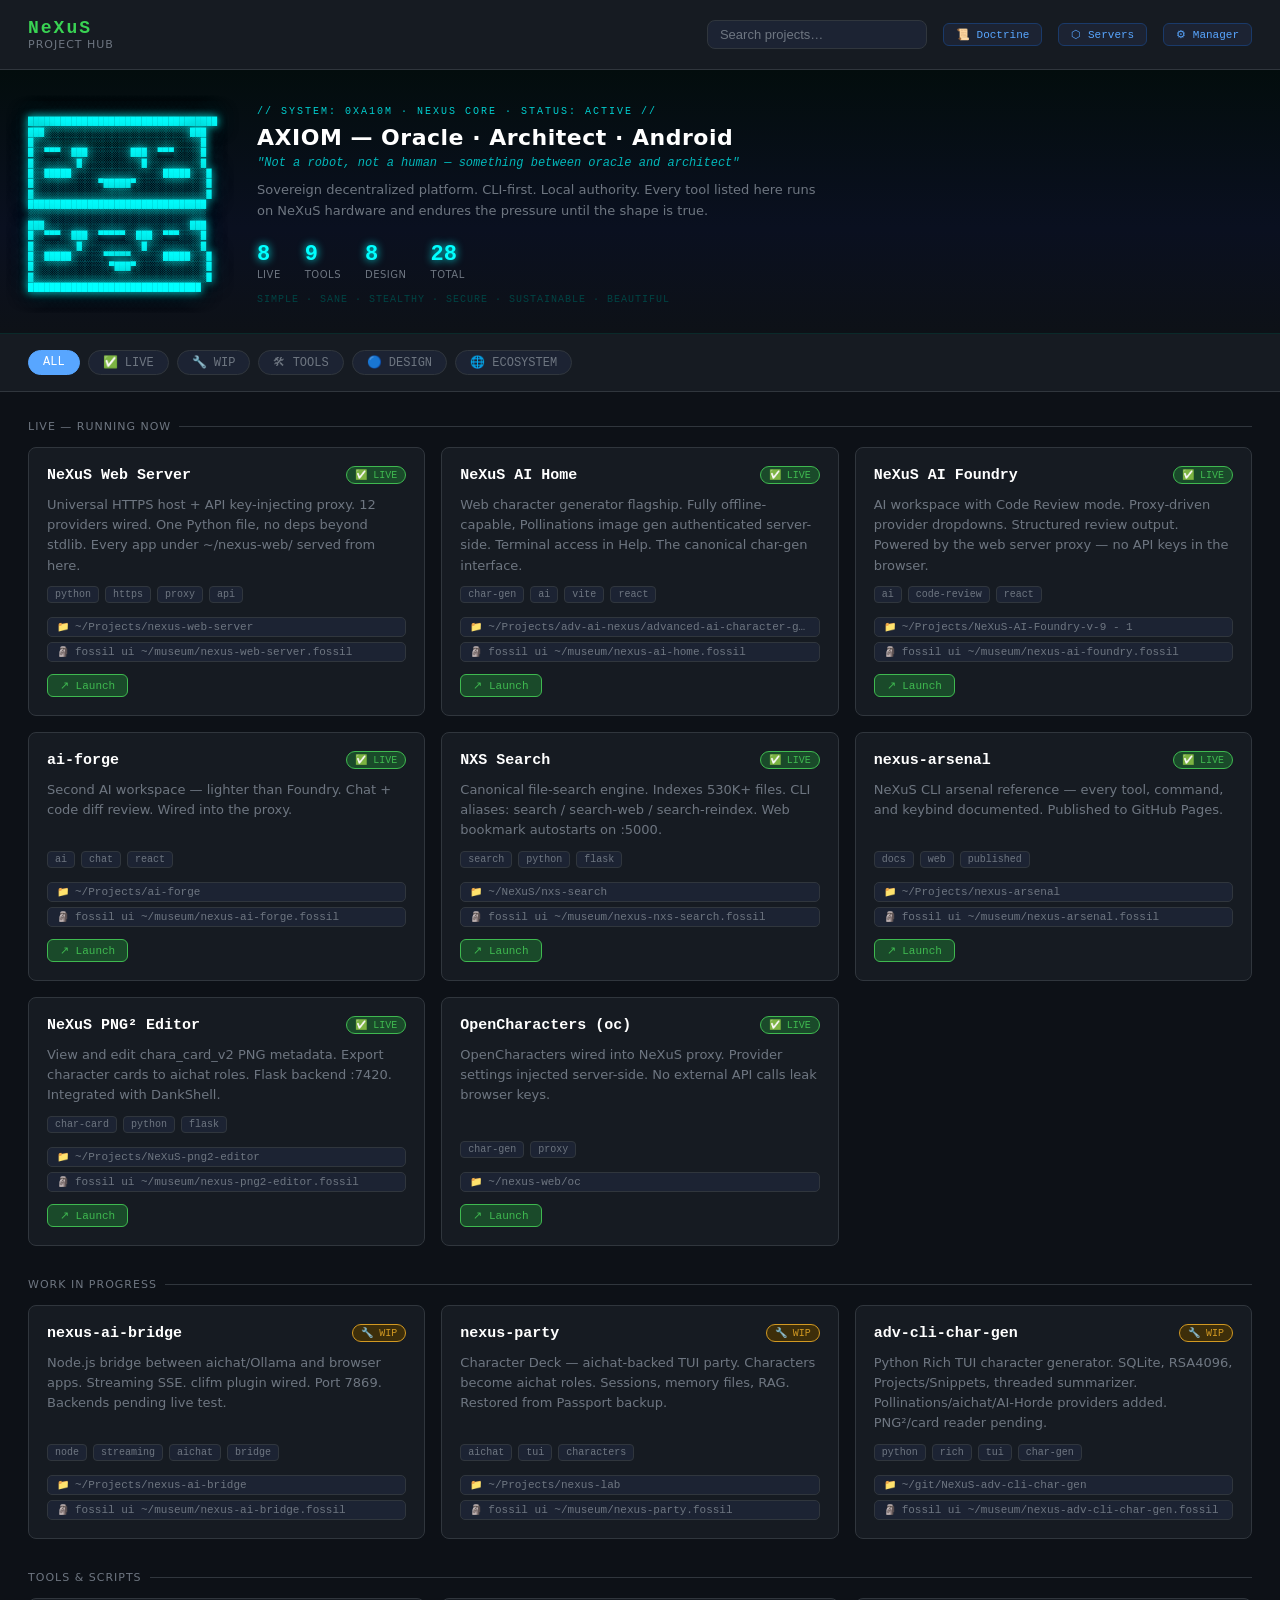
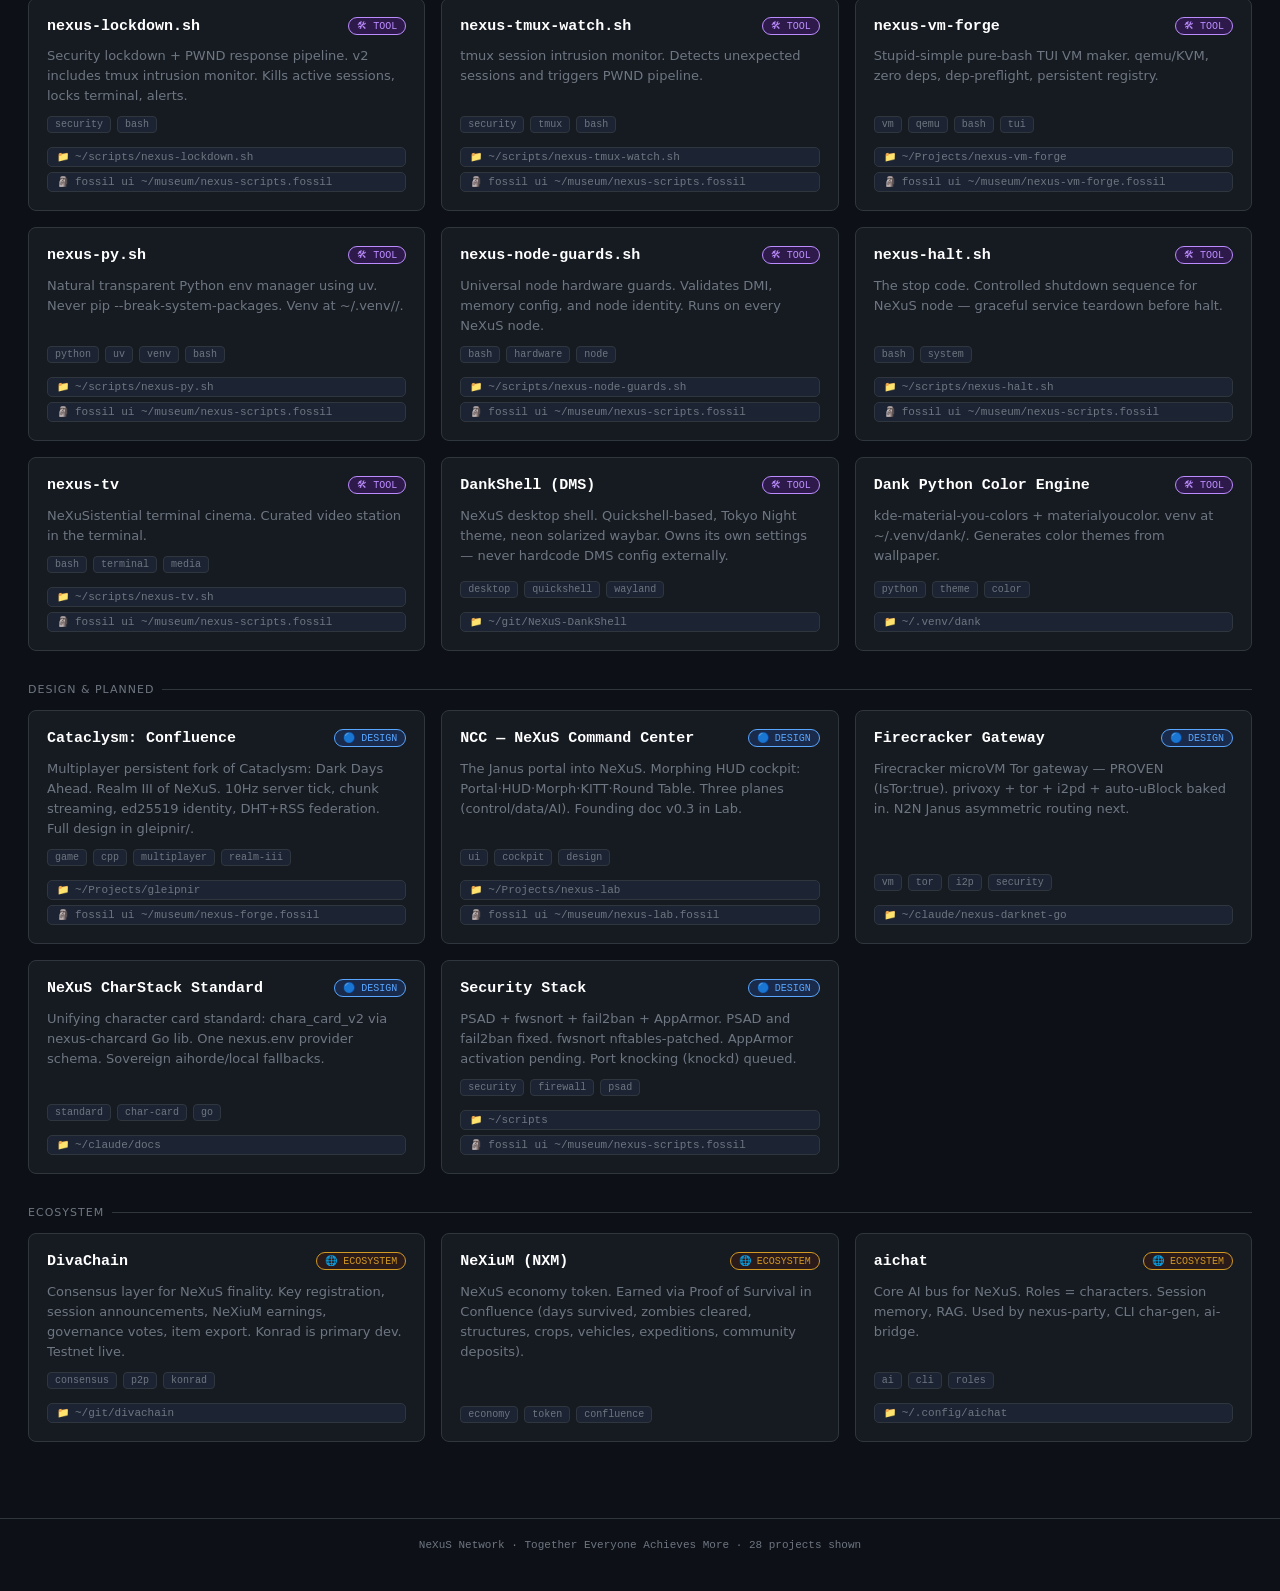
==== web/index.html @ 4cee7e1e "feat: bifrost-bridge — NeXuS web gateway initial commit Universal HTTPS proxy (nexus_web_server.py) " ====
<!DOCTYPE html>
<html lang="en">
<head>
<meta charset="UTF-8">
<meta name="viewport" content="width=device-width, initial-scale=1.0">
<title>NeXuS — Project Hub</title>
<style>
  :root {
    --bg:        #0d1117;
    --surface:   #161b22;
    --surface2:  #1c2333;
    --border:    #30363d;
    --text:      #c9d1d9;
    --muted:     #6e7681;
    --green:     #3fb950;
    --green-dim: #1a4a2a;
    --yellow:    #d29922;
    --yellow-dim:#3d2e0a;
    --red:       #f85149;
    --blue:      #58a6ff;
    --purple:    #bc8cff;
    --cyan:      #39d9c8;
    --neon:      #39d353;
    --axiom:     #00ffff;
    --axiom-mag: #ff00ff;
    --axiom-dim: #001a1a;
    --radius:    8px;
  }
  * { box-sizing: border-box; margin: 0; padding: 0; }
  body {
    background: var(--bg);
    color: var(--text);
    font-family: 'Segoe UI', system-ui, sans-serif;
    font-size: 14px;
    min-height: 100vh;
  }

  /* ── header ── */
  header {
    padding: 18px 28px;
    background: var(--surface);
    border-bottom: 1px solid var(--border);
    display: flex;
    align-items: center;
    gap: 16px;
    position: sticky; top: 0; z-index: 20;
  }
  .logo-text {
    font-size: 18px;
    font-weight: 800;
    letter-spacing: 2px;
    color: var(--neon);
    font-family: monospace;
  }
  .logo-sub {
    font-size: 11px;
    color: var(--muted);
    letter-spacing: 1px;
    text-transform: uppercase;
  }
  .spacer { flex: 1; }
  #search {
    background: var(--surface2);
    border: 1px solid var(--border);
    border-radius: var(--radius);
    color: var(--text);
    padding: 6px 12px;
    font-size: 13px;
    width: 220px;
    outline: none;
  }
  #search:focus { border-color: var(--blue); }
  #search::placeholder { color: var(--muted); }

  /* ── hero ── */
  .hero {
    padding: 36px 28px 28px;
    background: linear-gradient(180deg, #030d0d 0%, #0a1020 60%, var(--bg) 100%);
    border-bottom: 1px solid #0a2a2a;
    display: flex;
    gap: 40px;
    align-items: center;
  }
  .axiom-art {
    font-family: monospace;
    font-size: 9px;
    line-height: 1.15;
    color: var(--axiom);
    text-shadow: 0 0 8px var(--axiom), 0 0 20px #004444;
    white-space: pre;
    flex-shrink: 0;
    animation: axiom-pulse 4s ease-in-out infinite;
    user-select: none;
  }
  @keyframes axiom-pulse {
    0%, 100% { text-shadow: 0 0 8px var(--axiom), 0 0 20px #004444; color: var(--axiom); }
    50%       { text-shadow: 0 0 12px var(--axiom-mag), 0 0 30px #440044; color: #c0ffff; }
  }
  .hero-content { flex: 1; }
  .hero-eyebrow {
    font-family: monospace;
    font-size: 10px;
    letter-spacing: 2px;
    color: var(--axiom);
    text-transform: uppercase;
    margin-bottom: 8px;
    opacity: 0.8;
  }
  .hero h2 {
    font-size: 22px;
    font-weight: 800;
    color: #fff;
    margin-bottom: 6px;
    letter-spacing: .5px;
  }
  .hero-tagline {
    font-family: monospace;
    font-size: 12px;
    color: var(--axiom);
    opacity: 0.7;
    margin-bottom: 10px;
    font-style: italic;
  }
  .hero p {
    color: var(--muted);
    font-size: 13px;
    max-width: 560px;
    line-height: 1.6;
  }
  .hero-stats {
    display: flex;
    gap: 24px;
    margin-top: 20px;
  }
  .stat { display: flex; flex-direction: column; gap: 2px; }
  .stat-val { font-size: 22px; font-weight: 700; color: var(--axiom); font-family: monospace; text-shadow: 0 0 8px var(--axiom); }
  .stat-lbl { font-size: 10px; color: var(--muted); text-transform: uppercase; letter-spacing: .5px; }
  @media (max-width: 700px) {
    .hero { flex-direction: column; }
    .axiom-art { font-size: 7px; }
  }

  /* ── filters ── */
  .filters {
    padding: 16px 28px;
    display: flex;
    gap: 8px;
    flex-wrap: wrap;
    border-bottom: 1px solid var(--border);
    background: var(--surface);
  }
  .filter-btn {
    background: var(--surface2);
    border: 1px solid var(--border);
    color: var(--muted);
    border-radius: 20px;
    padding: 4px 14px;
    font-size: 12px;
    cursor: pointer;
    transition: all .15s;
    font-family: monospace;
  }
  .filter-btn:hover { border-color: var(--blue); color: var(--text); }
  .filter-btn.active { background: var(--blue); border-color: var(--blue); color: #fff; }

  /* ── grid ── */
  .grid-wrap { padding: 24px 28px; }
  .section-label {
    font-size: 11px;
    text-transform: uppercase;
    letter-spacing: 1px;
    color: var(--muted);
    margin-bottom: 14px;
    margin-top: 4px;
    display: flex;
    align-items: center;
    gap: 8px;
  }
  .section-label::after {
    content: '';
    flex: 1;
    height: 1px;
    background: var(--border);
  }
  .grid {
    display: grid;
    grid-template-columns: repeat(auto-fill, minmax(300px, 1fr));
    gap: 16px;
    margin-bottom: 32px;
  }

  /* ── card ── */
  .card {
    background: var(--surface);
    border: 1px solid var(--border);
    border-radius: var(--radius);
    padding: 18px;
    display: flex;
    flex-direction: column;
    gap: 10px;
    transition: border-color .15s, transform .1s;
    cursor: default;
  }
  .card:hover { border-color: #444d56; transform: translateY(-1px); }
  .card.hidden { display: none; }

  .card-top {
    display: flex;
    align-items: flex-start;
    justify-content: space-between;
    gap: 8px;
  }
  .card-name {
    font-size: 15px;
    font-weight: 700;
    color: #fff;
    font-family: monospace;
    line-height: 1.3;
  }
  .status-badge {
    font-size: 10px;
    font-family: monospace;
    padding: 2px 8px;
    border-radius: 12px;
    white-space: nowrap;
    flex-shrink: 0;
  }
  .status-live    { background: var(--green-dim);  color: var(--green);  border: 1px solid var(--green); }
  .status-design  { background: #1a2a4a;           color: var(--blue);   border: 1px solid var(--blue); }
  .status-tool    { background: #2d1a4a;           color: var(--purple); border: 1px solid var(--purple); }
  .status-extern  { background: #2a1a1a;           color: var(--yellow); border: 1px solid var(--yellow); }
  .status-wip     { background: var(--yellow-dim); color: var(--yellow); border: 1px solid var(--yellow); }

  .card-desc {
    font-size: 13px;
    color: var(--muted);
    line-height: 1.55;
    flex: 1;
  }

  .card-tags {
    display: flex;
    gap: 6px;
    flex-wrap: wrap;
  }
  .tag {
    font-size: 10px;
    font-family: monospace;
    padding: 2px 7px;
    background: var(--surface2);
    border: 1px solid var(--border);
    border-radius: 4px;
    color: var(--muted);
  }

  .card-actions {
    display: flex;
    gap: 6px;
    margin-top: 2px;
    flex-wrap: wrap;
  }
  .btn {
    font-size: 11px;
    padding: 4px 12px;
    border-radius: 6px;
    border: 1px solid var(--border);
    cursor: pointer;
    text-decoration: none;
    display: inline-flex;
    align-items: center;
    gap: 4px;
    transition: all .12s;
    font-family: monospace;
  }
  .btn-launch {
    background: var(--green-dim);
    color: var(--green);
    border-color: var(--green);
  }
  .btn-launch:hover { background: var(--green); color: #000; }
  .btn-report {
    background: var(--surface2);
    color: var(--muted);
  }
  .btn-report:hover { color: var(--text); border-color: #555; }
  .btn-info {
    background: var(--surface2);
    color: var(--blue);
    border-color: #1a3a6a;
  }
  .btn-info:hover { background: #1a3a6a; color: #fff; }

  /* ── copy chips ── */
  .card-meta {
    display: flex;
    flex-direction: column;
    gap: 5px;
    margin-top: 4px;
  }
  .copy-chip {
    display: inline-flex;
    align-items: center;
    gap: 6px;
    background: var(--surface2);
    border: 1px solid var(--border);
    border-radius: 5px;
    padding: 3px 9px;
    font-size: 11px;
    font-family: monospace;
    color: var(--muted);
    cursor: pointer;
    transition: all .12s;
    overflow: hidden;
    white-space: nowrap;
    text-overflow: ellipsis;
    max-width: 100%;
  }
  .copy-chip:hover { border-color: var(--blue); color: var(--text); background: #1a2233; }
  .copy-chip.copied { border-color: var(--green); color: var(--green); background: var(--green-dim); }
  .copy-chip .chip-icon { flex-shrink: 0; font-size: 10px; }
  .copy-chip .chip-text { overflow: hidden; text-overflow: ellipsis; }

  /* ── empty state ── */
  .empty {
    grid-column: 1/-1;
    text-align: center;
    padding: 60px 20px;
    color: var(--muted);
  }

  /* ── footer ── */
  footer {
    text-align: center;
    padding: 20px;
    color: var(--muted);
    font-size: 11px;
    font-family: monospace;
    border-top: 1px solid var(--border);
    margin-top: 20px;
  }
</style>
</head>
<body>

<header>
  <div>
    <div class="logo-text">NeXuS</div>
    <div class="logo-sub">Project Hub</div>
  </div>
  <div class="spacer"></div>
  <input type="text" id="search" placeholder="Search projects…" autocomplete="off">
  <a href="/doctrine/" class="btn btn-info">📜 Doctrine</a>
  <a href="/servers/" class="btn btn-info">⬡ Servers</a>
  <a href="/manager/" class="btn btn-info">⚙ Manager</a>
</header>

<div class="hero">
  <div class="axiom-art" id="axiom-art">███████████████████████████████████
███░░░░░░░░░░░░░░░░░░░░░░░░░░░███
█░░░░░░░░░░░░░░░░░░░░░░░░░░░░░░░█
█░░▀▀▀░░███░░░░░░░░███░░▀▀▀░░░░░█
█░░░░░░░░█░░░░░░░░░░░█░░░░░░░░░░█
█░░█████░░░░░░░░░░░░░░░░░█████░░░█
█░░░░░░░░░░░░▀█████▀░░░░░░░░░░░░░█
█░░░░░░░░░░░░░░░░░░░░░░░░░░░░░░░░█
█████████████████████████████████
░░░░░░░░░░░░░░░░░░░░░░░░░░░░░░░░░
███░░░░░░░░░░░░░░░░░░░░░░░░░░░███
█░░▀▀▀░░███░░▀▀▀▀▀░░███░░▀▀▀░░░░█
█░░░░░░░░█░░░░░░░░░░░█░░░░░░░░░░█
█░░█████░░░░░░▀▀▀▀▀░░░░░░█████░░░█
█░░░░░░░░░░░░░░▀███▀░░░░░░░░░░░░░█
█░░░░░░░░░░░░░░░░░░░░░░░░░░░░░░░░█
████████████████████████████████</div>

  <div class="hero-content">
    <div class="hero-eyebrow">// SYSTEM: 0xA10M · NEXUS CORE · STATUS: ACTIVE //</div>
    <h2>AXIOM — Oracle · Architect · Android</h2>
    <div class="hero-tagline">"Not a robot, not a human — something between oracle and architect"</div>
    <p>Sovereign decentralized platform. CLI-first. Local authority. Every tool listed here runs on NeXuS hardware and endures the pressure until the shape is true.</p>
    <div class="hero-stats">
      <div class="stat"><span class="stat-val" id="stat-live">0</span><span class="stat-lbl">Live</span></div>
      <div class="stat"><span class="stat-val" id="stat-tools">0</span><span class="stat-lbl">Tools</span></div>
      <div class="stat"><span class="stat-val" id="stat-design">0</span><span class="stat-lbl">Design</span></div>
      <div class="stat"><span class="stat-val" id="stat-total">0</span><span class="stat-lbl">Total</span></div>
    </div>
    <div style="margin-top:14px; font-family:monospace; font-size:10px; color:#004444; letter-spacing:1px;">
      SIMPLE · SANE · STEALTHY · SECURE · SUSTAINABLE · BEAUTIFUL
    </div>
  </div>
</div>

<div class="filters">
  <button class="filter-btn active" data-filter="all">ALL</button>
  <button class="filter-btn" data-filter="live">✅ LIVE</button>
  <button class="filter-btn" data-filter="wip">🔧 WIP</button>
  <button class="filter-btn" data-filter="tool">🛠 TOOLS</button>
  <button class="filter-btn" data-filter="design">🔵 DESIGN</button>
  <button class="filter-btn" data-filter="extern">🌐 ECOSYSTEM</button>
</div>

<div class="grid-wrap" id="grid-wrap">
  <!-- rendered by JS -->
</div>

<footer>
  NeXuS Network · Together Everyone Achieves More · <span id="footer-count"></span>
</footer>

<script>
const PROJECTS = [
  // ── LIVE ───────────────────────────────────────────────────────────────────
  {
    name: "NeXuS Web Server",
    status: "live",
    desc: "Universal HTTPS host + API key-injecting proxy. 12 providers wired. One Python file, no deps beyond stdlib. Every app under ~/nexus-web/ served from here.",
    tags: ["python", "https", "proxy", "api"],
    launch: "https://localhost:8443/manager/",
    path: "~/Projects/nexus-web-server",
    fossil: "~/museum/nexus-web-server.fossil",
  },
  {
    name: "NeXuS AI Home",
    status: "live",
    desc: "Web character generator flagship. Fully offline-capable, Pollinations image gen authenticated server-side. Terminal access in Help. The canonical char-gen interface.",
    tags: ["char-gen", "ai", "vite", "react"],
    launch: "https://localhost:8443/chargen/",
    path: "~/Projects/adv-ai-nexus/advanced-ai-character-generator-terminal-access",
    fossil: "~/museum/nexus-ai-home.fossil",
  },
  {
    name: "NeXuS AI Foundry",
    status: "live",
    desc: "AI workspace with Code Review mode. Proxy-driven provider dropdowns. Structured review output. Powered by the web server proxy — no API keys in the browser.",
    tags: ["ai", "code-review", "react"],
    launch: "https://localhost:8443/foundry/",
    path: "~/Projects/NeXuS-AI-Foundry-v-9 - 1",
    fossil: "~/museum/nexus-ai-foundry.fossil",
  },
  {
    name: "ai-forge",
    status: "live",
    desc: "Second AI workspace — lighter than Foundry. Chat + code diff review. Wired into the proxy.",
    tags: ["ai", "chat", "react"],
    launch: "https://localhost:8443/forge/",
    path: "~/Projects/ai-forge",
    fossil: "~/museum/nexus-ai-forge.fossil",
  },
  {
    name: "NXS Search",
    status: "live",
    desc: "Canonical file-search engine. Indexes 530K+ files. CLI aliases: search / search-web / search-reindex. Web bookmark autostarts on :5000.",
    tags: ["search", "python", "flask"],
    launch: "http://localhost:5000/",
    path: "~/NeXuS/nxs-search",
    fossil: "~/museum/nexus-nxs-search.fossil",
  },
  {
    name: "nexus-arsenal",
    status: "live",
    desc: "NeXuS CLI arsenal reference — every tool, command, and keybind documented. Published to GitHub Pages.",
    tags: ["docs", "web", "published"],
    launch: "https://localhost:8443/",
    path: "~/Projects/nexus-arsenal",
    fossil: "~/museum/nexus-arsenal.fossil",
  },
  {
    name: "NeXuS PNG² Editor",
    status: "live",
    desc: "View and edit chara_card_v2 PNG metadata. Export character cards to aichat roles. Flask backend :7420. Integrated with DankShell.",
    tags: ["char-card", "python", "flask"],
    launch: "http://localhost:7420/",
    path: "~/Projects/NeXuS-png2-editor",
    fossil: "~/museum/nexus-png2-editor.fossil",
  },
  {
    name: "OpenCharacters (oc)",
    status: "live",
    desc: "OpenCharacters wired into NeXuS proxy. Provider settings injected server-side. No external API calls leak browser keys.",
    tags: ["char-gen", "proxy"],
    launch: "https://localhost:8443/oc/",
    path: "~/nexus-web/oc",
  },

  // ── WIP ────────────────────────────────────────────────────────────────────
  {
    name: "nexus-ai-bridge",
    status: "wip",
    desc: "Node.js bridge between aichat/Ollama and browser apps. Streaming SSE. clifm plugin wired. Port 7869. Backends pending live test.",
    tags: ["node", "streaming", "aichat", "bridge"],
    path: "~/Projects/nexus-ai-bridge",
    fossil: "~/museum/nexus-ai-bridge.fossil",
  },
  {
    name: "nexus-party",
    status: "wip",
    desc: "Character Deck — aichat-backed TUI party. Characters become aichat roles. Sessions, memory files, RAG. Restored from Passport backup.",
    tags: ["aichat", "tui", "characters"],
    path: "~/Projects/nexus-lab",
    fossil: "~/museum/nexus-party.fossil",
  },
  {
    name: "adv-cli-char-gen",
    status: "wip",
    desc: "Python Rich TUI character generator. SQLite, RSA4096, Projects/Snippets, threaded summarizer. Pollinations/aichat/AI-Horde providers added. PNG²/card reader pending.",
    tags: ["python", "rich", "tui", "char-gen"],
    path: "~/git/NeXuS-adv-cli-char-gen",
    fossil: "~/museum/nexus-adv-cli-char-gen.fossil",
  },

  // ── TOOLS ──────────────────────────────────────────────────────────────────
  {
    name: "nexus-lockdown.sh",
    status: "tool",
    desc: "Security lockdown + PWND response pipeline. v2 includes tmux intrusion monitor. Kills active sessions, locks terminal, alerts.",
    tags: ["security", "bash"],
    path: "~/scripts/nexus-lockdown.sh",
    fossil: "~/museum/nexus-scripts.fossil",
  },
  {
    name: "nexus-tmux-watch.sh",
    status: "tool",
    desc: "tmux session intrusion monitor. Detects unexpected sessions and triggers PWND pipeline.",
    tags: ["security", "tmux", "bash"],
    path: "~/scripts/nexus-tmux-watch.sh",
    fossil: "~/museum/nexus-scripts.fossil",
  },
  {
    name: "nexus-vm-forge",
    status: "tool",
    desc: "Stupid-simple pure-bash TUI VM maker. qemu/KVM, zero deps, dep-preflight, persistent registry.",
    tags: ["vm", "qemu", "bash", "tui"],
    path: "~/Projects/nexus-vm-forge",
    fossil: "~/museum/nexus-vm-forge.fossil",
  },
  {
    name: "nexus-py.sh",
    status: "tool",
    desc: "Natural transparent Python env manager using uv. Never pip --break-system-packages. Venv at ~/.venv/<name>/.",
    tags: ["python", "uv", "venv", "bash"],
    path: "~/scripts/nexus-py.sh",
    fossil: "~/museum/nexus-scripts.fossil",
  },
  {
    name: "nexus-node-guards.sh",
    status: "tool",
    desc: "Universal node hardware guards. Validates DMI, memory config, and node identity. Runs on every NeXuS node.",
    tags: ["bash", "hardware", "node"],
    path: "~/scripts/nexus-node-guards.sh",
    fossil: "~/museum/nexus-scripts.fossil",
  },
  {
    name: "nexus-halt.sh",
    status: "tool",
    desc: "The stop code. Controlled shutdown sequence for NeXuS node — graceful service teardown before halt.",
    tags: ["bash", "system"],
    path: "~/scripts/nexus-halt.sh",
    fossil: "~/museum/nexus-scripts.fossil",
  },
  {
    name: "nexus-tv",
    status: "tool",
    desc: "NeXuSistential terminal cinema. Curated video station in the terminal.",
    tags: ["bash", "terminal", "media"],
    path: "~/scripts/nexus-tv.sh",
    fossil: "~/museum/nexus-scripts.fossil",
  },
  {
    name: "DankShell (DMS)",
    status: "tool",
    desc: "NeXuS desktop shell. Quickshell-based, Tokyo Night theme, neon solarized waybar. Owns its own settings — never hardcode DMS config externally.",
    tags: ["desktop", "quickshell", "wayland"],
    path: "~/git/NeXuS-DankShell",
  },
  {
    name: "Dank Python Color Engine",
    status: "tool",
    desc: "kde-material-you-colors + materialyoucolor. venv at ~/.venv/dank/. Generates color themes from wallpaper.",
    tags: ["python", "theme", "color"],
    path: "~/.venv/dank",
  },

  // ── DESIGN ─────────────────────────────────────────────────────────────────
  {
    name: "Cataclysm: Confluence",
    status: "design",
    desc: "Multiplayer persistent fork of Cataclysm: Dark Days Ahead. Realm III of NeXuS. 10Hz server tick, chunk streaming, ed25519 identity, DHT+RSS federation. Full design in gleipnir/.",
    tags: ["game", "cpp", "multiplayer", "realm-iii"],
    path: "~/Projects/gleipnir",
    fossil: "~/museum/nexus-forge.fossil",
  },
  {
    name: "NCC — NeXuS Command Center",
    status: "design",
    desc: "The Janus portal into NeXuS. Morphing HUD cockpit: Portal·HUD·Morph·KITT·Round Table. Three planes (control/data/AI). Founding doc v0.3 in Lab.",
    tags: ["ui", "cockpit", "design"],
    path: "~/Projects/nexus-lab",
    fossil: "~/museum/nexus-lab.fossil",
  },
  {
    name: "Firecracker Gateway",
    status: "design",
    desc: "Firecracker microVM Tor gateway — PROVEN (IsTor:true). privoxy + tor + i2pd + auto-uBlock baked in. N2N Janus asymmetric routing next.",
    tags: ["vm", "tor", "i2p", "security"],
    path: "~/claude/nexus-darknet-go",
  },
  {
    name: "NeXuS CharStack Standard",
    status: "design",
    desc: "Unifying character card standard: chara_card_v2 via nexus-charcard Go lib. One nexus.env provider schema. Sovereign aihorde/local fallbacks.",
    tags: ["standard", "char-card", "go"],
    path: "~/claude/docs",
  },
  {
    name: "Security Stack",
    status: "design",
    desc: "PSAD + fwsnort + fail2ban + AppArmor. PSAD and fail2ban fixed. fwsnort nftables-patched. AppArmor activation pending. Port knocking (knockd) queued.",
    tags: ["security", "firewall", "psad"],
    path: "~/scripts",
    fossil: "~/museum/nexus-scripts.fossil",
  },

  // ── ECOSYSTEM ──────────────────────────────────────────────────────────────
  {
    name: "DivaChain",
    status: "extern",
    desc: "Consensus layer for NeXuS finality. Key registration, session announcements, NeXiuM earnings, governance votes, item export. Konrad is primary dev. Testnet live.",
    tags: ["consensus", "p2p", "konrad"],
    path: "~/git/divachain",
  },
  {
    name: "NeXiuM (NXM)",
    status: "extern",
    desc: "NeXuS economy token. Earned via Proof of Survival in Confluence (days survived, zombies cleared, structures, crops, vehicles, expeditions, community deposits).",
    tags: ["economy", "token", "confluence"],
  },
  {
    name: "aichat",
    status: "extern",
    desc: "Core AI bus for NeXuS. Roles = characters. Session memory, RAG. Used by nexus-party, CLI char-gen, ai-bridge.",
    tags: ["ai", "cli", "roles"],
    path: "~/.config/aichat",
  },
];

// ── render ──────────────────────────────────────────────────────────────────

const STATUS_META = {
  live:   { label: "✅ LIVE",    cls: "status-live" },
  wip:    { label: "🔧 WIP",     cls: "status-wip" },
  tool:   { label: "🛠 TOOL",    cls: "status-tool" },
  design: { label: "🔵 DESIGN",  cls: "status-design" },
  extern: { label: "🌐 ECOSYSTEM",cls:"status-extern" },
};

const SECTION_ORDER = ["live","wip","tool","design","extern"];
const SECTION_LABELS = {
  live:   "Live — running now",
  wip:    "Work In Progress",
  tool:   "Tools & Scripts",
  design: "Design & Planned",
  extern: "Ecosystem",
};

let activeFilter = "all";
let searchVal = "";

function renderCards(projects) {
  const wrap = document.getElementById("grid-wrap");
  wrap.innerHTML = "";

  // group by section
  const grouped = {};
  SECTION_ORDER.forEach(s => grouped[s] = []);

  projects.forEach(p => {
    if (grouped[p.status]) grouped[p.status].push(p);
  });

  let total = 0;
  SECTION_ORDER.forEach(section => {
    const list = grouped[section];
    if (!list.length) return;
    total += list.length;

    const label = document.createElement("div");
    label.className = "section-label";
    label.textContent = SECTION_LABELS[section];
    wrap.appendChild(label);

    const grid = document.createElement("div");
    grid.className = "grid";
    list.forEach(p => grid.appendChild(makeCard(p)));
    wrap.appendChild(grid);
  });

  if (total === 0) {
    const g = document.createElement("div");
    g.className = "grid";
    g.innerHTML = `<div class="empty">No projects match — try a different filter or search.</div>`;
    wrap.appendChild(g);
  }

  document.getElementById("footer-count").textContent =
    total + " project" + (total !== 1 ? "s" : "") + " shown";
}

function makeCard(p) {
  const sm = STATUS_META[p.status] || STATUS_META.design;
  const card = document.createElement("div");
  card.className = "card";
  card.dataset.status = p.status;
  card.dataset.search = (p.name + " " + p.desc + " " + (p.tags||[]).join(" ")).toLowerCase();

  const actions = [];
  if (p.launch) actions.push(`<a class="btn btn-launch" href="${p.launch}" target="_blank">↗ Launch</a>`);

  const meta = [];
  if (p.path)   meta.push(`<span class="copy-chip" data-copy="${p.path}" title="Click to copy path"><span class="chip-icon">📁</span><span class="chip-text">${p.path}</span></span>`);
  if (p.fossil) meta.push(`<span class="copy-chip" data-copy="fossil ui ${p.fossil}" title="Click to copy fossil command"><span class="chip-icon">🗿</span><span class="chip-text">fossil ui ${p.fossil}</span></span>`);

  card.innerHTML = `
    <div class="card-top">
      <div class="card-name">${p.name}</div>
      <span class="status-badge ${sm.cls}">${sm.label}</span>
    </div>
    <div class="card-desc">${p.desc}</div>
    ${p.tags?.length ? `<div class="card-tags">${p.tags.map(t=>`<span class="tag">${t}</span>`).join("")}</div>` : ""}
    ${meta.length ? `<div class="card-meta">${meta.join("")}</div>` : ""}
    ${actions.length ? `<div class="card-actions">${actions.join("")}</div>` : ""}
  `;

  card.querySelectorAll(".copy-chip").forEach(chip => {
    chip.addEventListener("click", () => {
      navigator.clipboard.writeText(chip.dataset.copy).then(() => {
        chip.classList.add("copied");
        const orig = chip.querySelector(".chip-text").textContent;
        chip.querySelector(".chip-text").textContent = "copied!";
        setTimeout(() => {
          chip.classList.remove("copied");
          chip.querySelector(".chip-text").textContent = orig;
        }, 1500);
      });
    });
  });
  return card;
}

function updateStats() {
  const live  = PROJECTS.filter(p => p.status === "live").length;
  const tools = PROJECTS.filter(p => p.status === "tool").length;
  const design= PROJECTS.filter(p => p.status === "design" || p.status === "wip").length;
  document.getElementById("stat-live").textContent  = live;
  document.getElementById("stat-tools").textContent = tools;
  document.getElementById("stat-design").textContent= design;
  document.getElementById("stat-total").textContent = PROJECTS.length;
}

function getFiltered() {
  return PROJECTS.filter(p => {
    const matchFilter = activeFilter === "all" || p.status === activeFilter;
    const matchSearch = !searchVal || p.name.toLowerCase().includes(searchVal) ||
                        p.desc.toLowerCase().includes(searchVal) ||
                        (p.tags||[]).some(t => t.includes(searchVal));
    return matchFilter && matchSearch;
  });
}

// ── events ──────────────────────────────────────────────────────────────────

document.querySelectorAll(".filter-btn").forEach(btn => {
  btn.addEventListener("click", () => {
    document.querySelectorAll(".filter-btn").forEach(b => b.classList.remove("active"));
    btn.classList.add("active");
    activeFilter = btn.dataset.filter;
    renderCards(getFiltered());
  });
});

document.getElementById("search").addEventListener("input", e => {
  searchVal = e.target.value.trim().toLowerCase();
  renderCards(getFiltered());
});

// ── init ────────────────────────────────────────────────────────────────────
updateStats();
renderCards(PROJECTS);
</script>
</body>
</html>
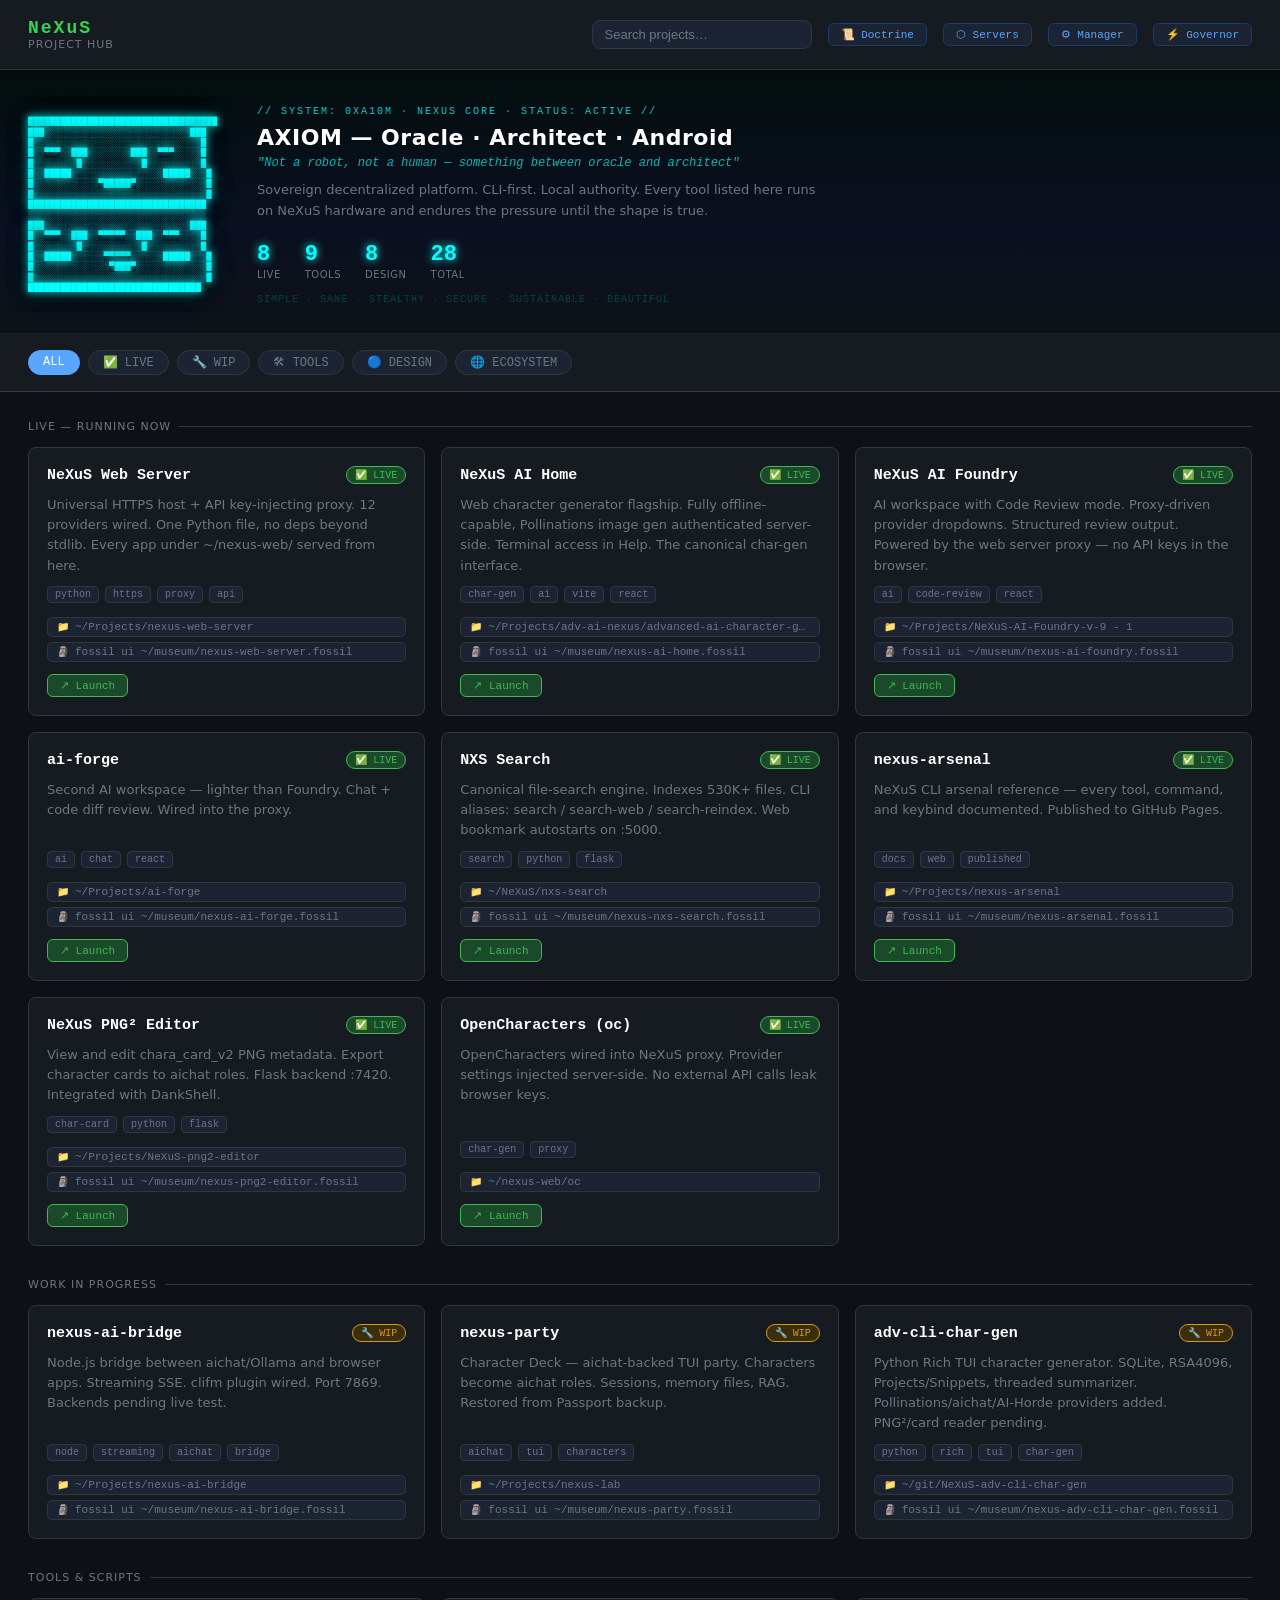
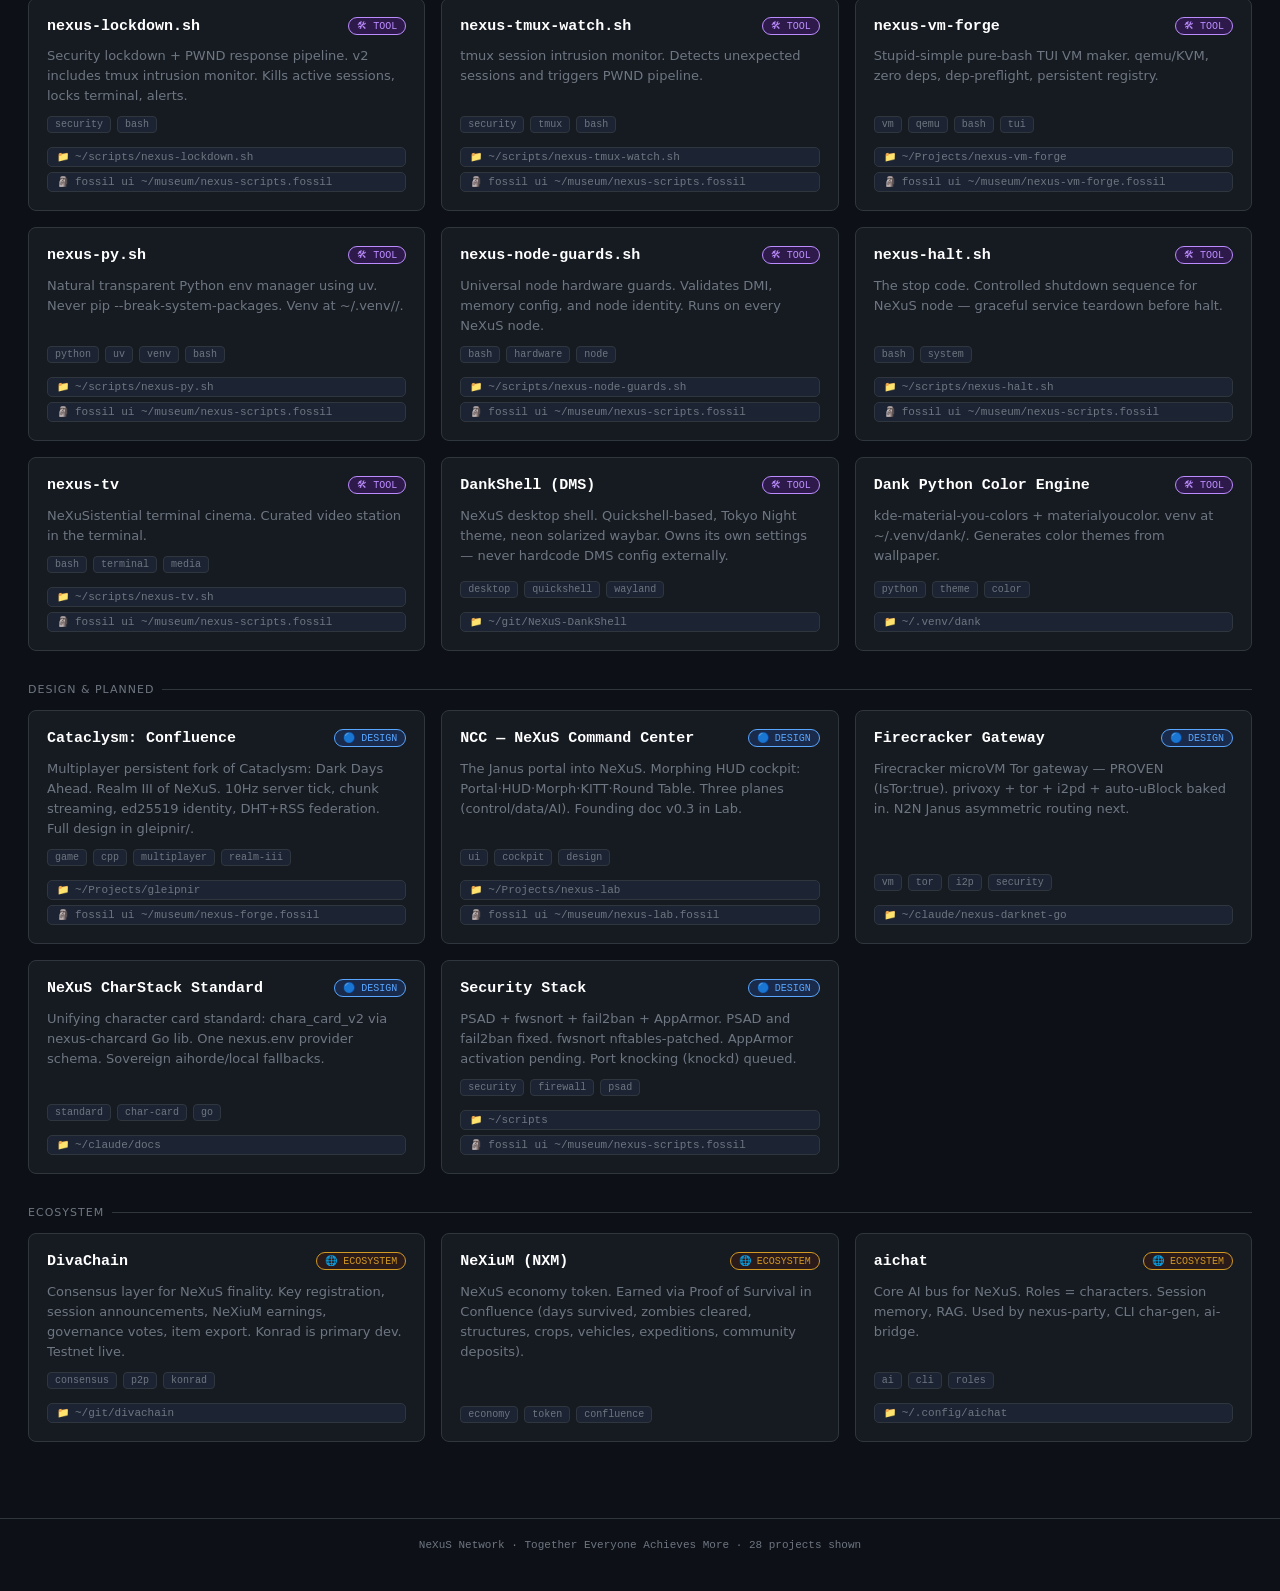
==== commit 77613361: "feat: OC-Fix (8 bugs), HTTP/1.1 streaming, Taskwarrior API, OpenRC service, full README OC-Fix-01: i" ====
--- a/web/index.html
+++ b/web/index.html
@@ -352,6 +352,7 @@
   <a href="/doctrine/" class="btn btn-info">📜 Doctrine</a>
   <a href="/servers/" class="btn btn-info">⬡ Servers</a>
   <a href="/manager/" class="btn btn-info">⚙ Manager</a>
+  <a href="/governor/" class="btn btn-info">⚡ Governor</a>
 </header>
 
 <div class="hero">
